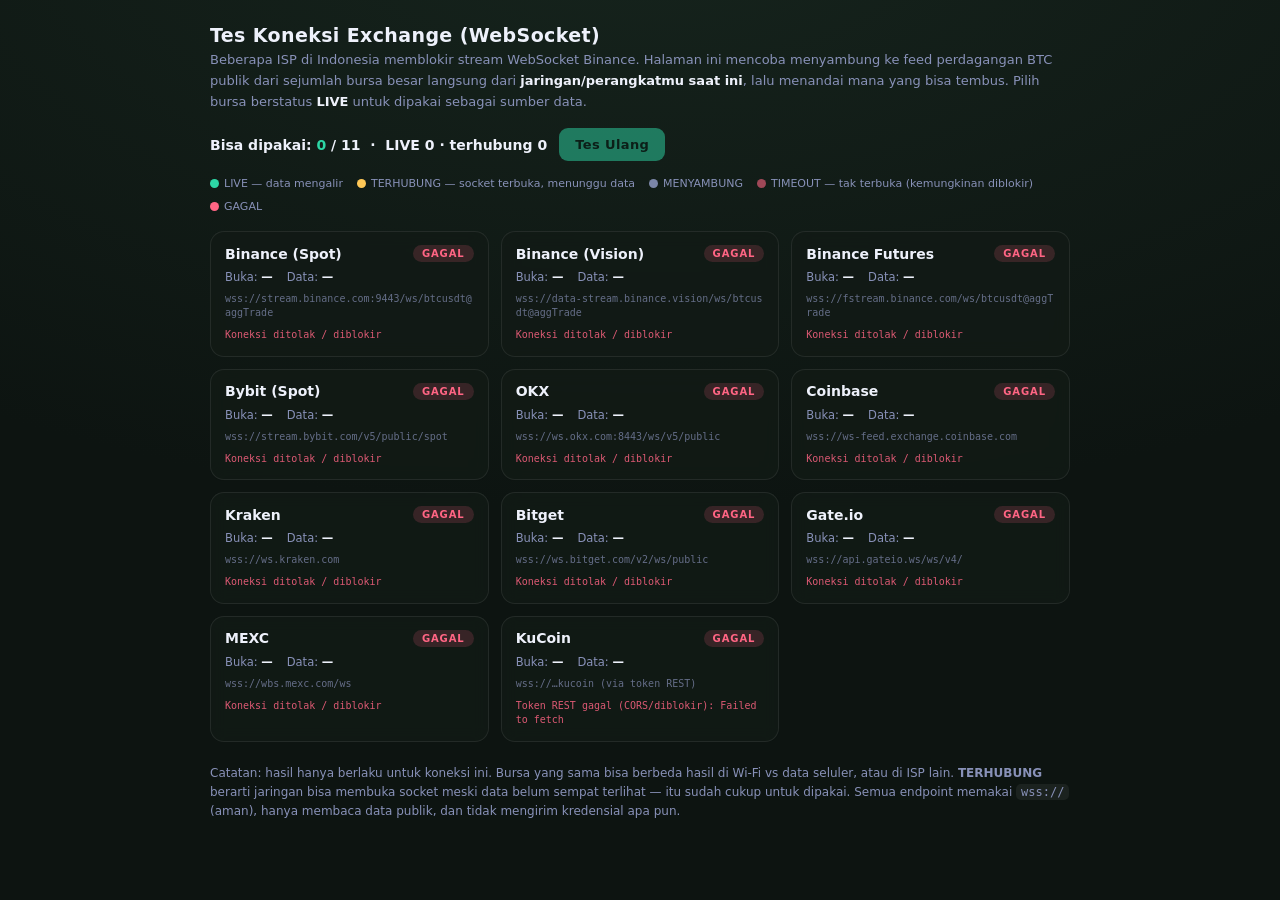
==== testconnection.html @ a713e9fe "Add testconnection.html to probe exchange WebSocket reachability Some Indonesian ISPs block Binance'" ====
<!DOCTYPE html>
<html lang="id">
<head>
<meta charset="utf-8">
<meta name="viewport" content="width=device-width, initial-scale=1, viewport-fit=cover">
<title>Tes Koneksi Exchange — WebSocket</title>
<style>
  :root{
    --bg:#0d1411; --panel:rgba(18,26,22,.85); --line:rgba(255,255,255,.08);
    --ink:#eef1fb; --muted:#8891b8;
    --ok:#2dd6a5; --warn:#ffc857; --bad:#ff6584; --wait:#7b86a8;
    --mono:ui-monospace,'SF Mono',Menlo,Consolas,monospace;
    --rounded:'Segoe UI',system-ui,-apple-system,sans-serif;
  }
  *{box-sizing:border-box}
  body{margin:0;background:radial-gradient(1200px 600px at 50% -10%,#16241d,#0d1411);color:var(--ink);
    font-family:var(--rounded);min-height:100vh;padding:max(18px,env(safe-area-inset-top)) 16px 40px;-webkit-text-size-adjust:100%}
  .wrap{max-width:860px;margin:0 auto}
  h1{font-size:19px;margin:6px 0 4px;letter-spacing:.02em}
  .sub{color:var(--muted);font-size:13px;line-height:1.6;margin:0 0 16px}
  .sub b{color:var(--ink)}
  .bar{display:flex;flex-wrap:wrap;align-items:center;gap:12px;margin-bottom:16px}
  #summary{font-size:14px;font-weight:700}
  #summary b{color:var(--ok)}
  button{font-family:var(--rounded);font-weight:700;font-size:13px;letter-spacing:.03em;
    background:var(--ok);color:#062018;border:none;border-radius:9px;padding:9px 16px;cursor:pointer}
  button:disabled{opacity:.5;cursor:default}
  .legend{display:flex;flex-wrap:wrap;gap:10px 14px;font-size:11px;color:var(--muted);margin-bottom:18px}
  .legend span{display:inline-flex;align-items:center;gap:5px}
  .dot{width:9px;height:9px;border-radius:50%;display:inline-block}
  .dot.l{background:var(--ok)} .dot.o{background:var(--warn)} .dot.f{background:var(--bad)}
  .dot.t{background:var(--bad);opacity:.6} .dot.c{background:var(--wait)}
  #grid{display:grid;grid-template-columns:repeat(auto-fill,minmax(250px,1fr));gap:12px}
  .card{background:var(--panel);border:1px solid var(--line);border-radius:14px;padding:13px 14px;
    display:flex;flex-direction:column;gap:8px;backdrop-filter:blur(8px)}
  .chead{display:flex;align-items:center;justify-content:space-between;gap:8px}
  .cname{font-weight:700;font-size:14px}
  .badge{font-size:10px;font-weight:800;letter-spacing:.09em;padding:3px 9px;border-radius:999px;white-space:nowrap}
  .badge.c{background:rgba(123,134,168,.18);color:var(--wait);animation:pulse 1.1s infinite}
  .badge.o{background:rgba(255,200,87,.16);color:var(--warn)}
  .badge.l{background:rgba(45,214,165,.16);color:var(--ok)}
  .badge.f{background:rgba(255,101,132,.16);color:var(--bad)}
  .badge.t{background:rgba(255,101,132,.12);color:var(--bad)}
  @keyframes pulse{0%,100%{opacity:1}50%{opacity:.4}}
  .lat{display:flex;gap:14px;font-size:11.5px;color:var(--muted);font-variant-numeric:tabular-nums}
  .lat b{color:var(--ink);font-weight:600}
  .url{font-family:var(--mono);font-size:10px;color:var(--muted);opacity:.7;word-break:break-all;line-height:1.4}
  .sample{font-family:var(--mono);font-size:10px;color:var(--ok);opacity:.85;word-break:break-all;line-height:1.45;
    max-height:56px;overflow:hidden;min-height:14px}
  .sample.bad{color:var(--bad)}
  footer{color:var(--muted);font-size:12px;line-height:1.6;margin-top:22px}
  footer code{font-family:var(--mono);background:rgba(255,255,255,.06);padding:1px 5px;border-radius:5px}
</style>
</head>
<body>
<div class="wrap">
  <h1>Tes Koneksi Exchange (WebSocket)</h1>
  <p class="sub">
    Beberapa ISP di Indonesia memblokir stream WebSocket Binance. Halaman ini mencoba menyambung ke
    feed perdagangan BTC publik dari sejumlah bursa besar langsung dari <b>jaringan/perangkatmu saat ini</b>,
    lalu menandai mana yang bisa tembus. Pilih bursa berstatus <b>LIVE</b> untuk dipakai sebagai sumber data.
  </p>

  <div class="bar">
    <span id="summary">Menyambung…</span>
    <button id="retry">Tes Ulang</button>
  </div>

  <div class="legend">
    <span><i class="dot l"></i> LIVE — data mengalir</span>
    <span><i class="dot o"></i> TERHUBUNG — socket terbuka, menunggu data</span>
    <span><i class="dot c"></i> MENYAMBUNG</span>
    <span><i class="dot t"></i> TIMEOUT — tak terbuka (kemungkinan diblokir)</span>
    <span><i class="dot f"></i> GAGAL</span>
  </div>

  <div id="grid"></div>

  <footer>
    Catatan: hasil hanya berlaku untuk koneksi ini. Bursa yang sama bisa berbeda hasil di Wi-Fi vs data seluler,
    atau di ISP lain. <b>TERHUBUNG</b> berarti jaringan bisa membuka socket meski data belum sempat terlihat —
    itu sudah cukup untuk dipakai. Semua endpoint memakai <code>wss://</code> (aman), hanya membaca data publik,
    dan tidak mengirim kredensial apa pun.
  </footer>
</div>

<script>
(() => {
'use strict';

/* Endpoint stream perdagangan BTC publik tiap bursa. `sub` = pesan langganan
   yang dikirim setelah socket terbuka (boleh fungsi bila perlu timestamp). */
const EXCHANGES = [
  { name:'Binance (Spot)',    url:'wss://stream.binance.com:9443/ws/btcusdt@aggTrade' },
  { name:'Binance (Vision)',  url:'wss://data-stream.binance.vision/ws/btcusdt@aggTrade' },
  { name:'Binance Futures',   url:'wss://fstream.binance.com/ws/btcusdt@aggTrade' },
  { name:'Bybit (Spot)',      url:'wss://stream.bybit.com/v5/public/spot',
    sub:{ op:'subscribe', args:['publicTrade.BTCUSDT'] } },
  { name:'OKX',               url:'wss://ws.okx.com:8443/ws/v5/public',
    sub:{ op:'subscribe', args:[{ channel:'trades', instId:'BTC-USDT' }] } },
  { name:'Coinbase',          url:'wss://ws-feed.exchange.coinbase.com',
    sub:{ type:'subscribe', product_ids:['BTC-USD'], channels:['matches'] } },
  { name:'Kraken',            url:'wss://ws.kraken.com',
    sub:{ event:'subscribe', pair:['XBT/USD'], subscription:{ name:'trade' } } },
  { name:'Bitget',            url:'wss://ws.bitget.com/v2/ws/public',
    sub:{ op:'subscribe', args:[{ instType:'SPOT', channel:'trade', instId:'BTCUSDT' }] } },
  { name:'Gate.io',           url:'wss://api.gateio.ws/ws/v4/',
    sub:() => ({ time:Math.floor(Date.now()/1000), channel:'spot.trades', event:'subscribe', payload:['BTC_USDT'] }) },
  { name:'MEXC',              url:'wss://wbs.mexc.com/ws',
    sub:{ method:'SUBSCRIPTION', params:['spot@public.deals.v3.api@BTCUSDT'] } },
  { name:'KuCoin',            kucoin:true, url:'wss://…kucoin (via token REST)' },
];

const TIMEOUT = 9000;
const grid = document.getElementById('grid');
const summaryEl = document.getElementById('summary');
const retryBtn = document.getElementById('retry');
let sockets = [];

const BADGE = {
  connecting:['MENYAMBUNG…','c'], open:['TERHUBUNG','o'], live:['LIVE','l'],
  failed:['GAGAL','f'], timeout:['TIMEOUT','t'],
};
function fmt(ms){ return (ms==null) ? '—' : Math.round(ms)+' ms'; }
function setBadge(el, status){
  const [txt,cls] = BADGE[status];
  const b = el.querySelector('.badge');
  b.textContent = txt; b.className = 'badge '+cls;
  el.dataset.status = status;
  updateSummary();
}
function makeCard(ex){
  const el = document.createElement('div'); el.className='card';
  el.innerHTML =
    '<div class="chead"><span class="cname"></span><span class="badge c">MENYAMBUNG…</span></div>'+
    '<div class="lat"><span>Buka: <b class="bopen">—</b></span><span>Data: <b class="bmsg">—</b></span></div>'+
    '<div class="url"></div>'+
    '<div class="sample"></div>';
  el.querySelector('.cname').textContent = ex.name;
  el.querySelector('.url').textContent = ex.url;
  el.dataset.status = 'connecting';
  grid.appendChild(el);
  return el;
}
function updateSummary(){
  const total = EXCHANGES.length;
  const live = grid.querySelectorAll('.card[data-status="live"]').length;
  const open = grid.querySelectorAll('.card[data-status="open"]').length;
  const pending = grid.querySelectorAll('.card[data-status="connecting"]').length;
  summaryEl.innerHTML = 'Bisa dipakai: <b>'+(live+open)+'</b> / '+total+
    ' &nbsp;·&nbsp; LIVE '+live+' · terhubung '+open + (pending?(' · menyisakan '+pending+' menyambung…'):'');
}

function connectWS(url, sub, el){
  const sampleEl = el.querySelector('.sample');
  const t0 = performance.now();
  let ws, closedByUs = false;
  const timer = setTimeout(() => {
    if (el.dataset.status === 'connecting') setBadge(el, 'timeout');
    cleanup();
  }, TIMEOUT);
  function cleanup(){
    closedByUs = true;
    try { ws.onopen = ws.onmessage = ws.onerror = ws.onclose = null; ws.close(); } catch(e){}
  }
  try { ws = new WebSocket(url); }
  catch(e){ setBadge(el,'failed'); sampleEl.textContent = String(e.message||e); sampleEl.classList.add('bad'); clearTimeout(timer); return; }
  sockets.push(ws);
  ws.onopen = () => {
    el.querySelector('.bopen').textContent = fmt(performance.now()-t0);
    if (el.dataset.status === 'connecting') setBadge(el, 'open');
    if (sub){ try { ws.send(JSON.stringify(typeof sub==='function' ? sub() : sub)); } catch(e){} }
  };
  ws.onmessage = (m) => {
    el.querySelector('.bmsg').textContent = fmt(performance.now()-t0);
    setBadge(el, 'live');
    sampleEl.classList.remove('bad');
    sampleEl.textContent = (typeof m.data === 'string') ? m.data.slice(0,150) : '[data biner diterima]';
    clearTimeout(timer);
    setTimeout(cleanup, 400);   // sudah terbukti hidup, lepaskan koneksi
  };
  ws.onerror = () => {
    if (el.dataset.status === 'connecting'){ setBadge(el,'failed'); sampleEl.textContent = 'Koneksi ditolak / diblokir'; sampleEl.classList.add('bad'); }
    clearTimeout(timer);
  };
  ws.onclose = () => {
    if (closedByUs) return;
    if (el.dataset.status === 'connecting'){ setBadge(el,'failed'); sampleEl.textContent = 'Tertutup sebelum terbuka'; sampleEl.classList.add('bad'); }
    clearTimeout(timer);
  };
}

async function testKucoin(el){
  const sampleEl = el.querySelector('.sample');
  try {
    const r = await fetch('https://api.kucoin.com/api/v1/bullet-public', { method:'POST' });
    const j = await r.json();
    const srv = j.data.instanceServers[0];
    const url = srv.endpoint + '?token=' + j.data.token + '&connectId=' + Date.now();
    el.querySelector('.url').textContent = srv.endpoint;
    connectWS(url, { id:Date.now(), type:'subscribe', topic:'/market/match:BTC-USDT', response:true }, el);
  } catch(e){
    setBadge(el,'failed');
    sampleEl.textContent = 'Token REST gagal (CORS/diblokir): ' + (e.message||e);
    sampleEl.classList.add('bad');
  }
}

function runAll(){
  sockets.forEach(s => { try { s.onclose=null; s.close(); } catch(e){} });
  sockets = [];
  grid.innerHTML = '';
  retryBtn.disabled = true;
  setTimeout(() => retryBtn.disabled = false, TIMEOUT + 500);
  for (const ex of EXCHANGES){
    const el = makeCard(ex);
    if (ex.kucoin) testKucoin(el);
    else connectWS(ex.url, ex.sub, el);
  }
  updateSummary();
}
retryBtn.onclick = runAll;
runAll();
})();
</script>
</body>
</html>
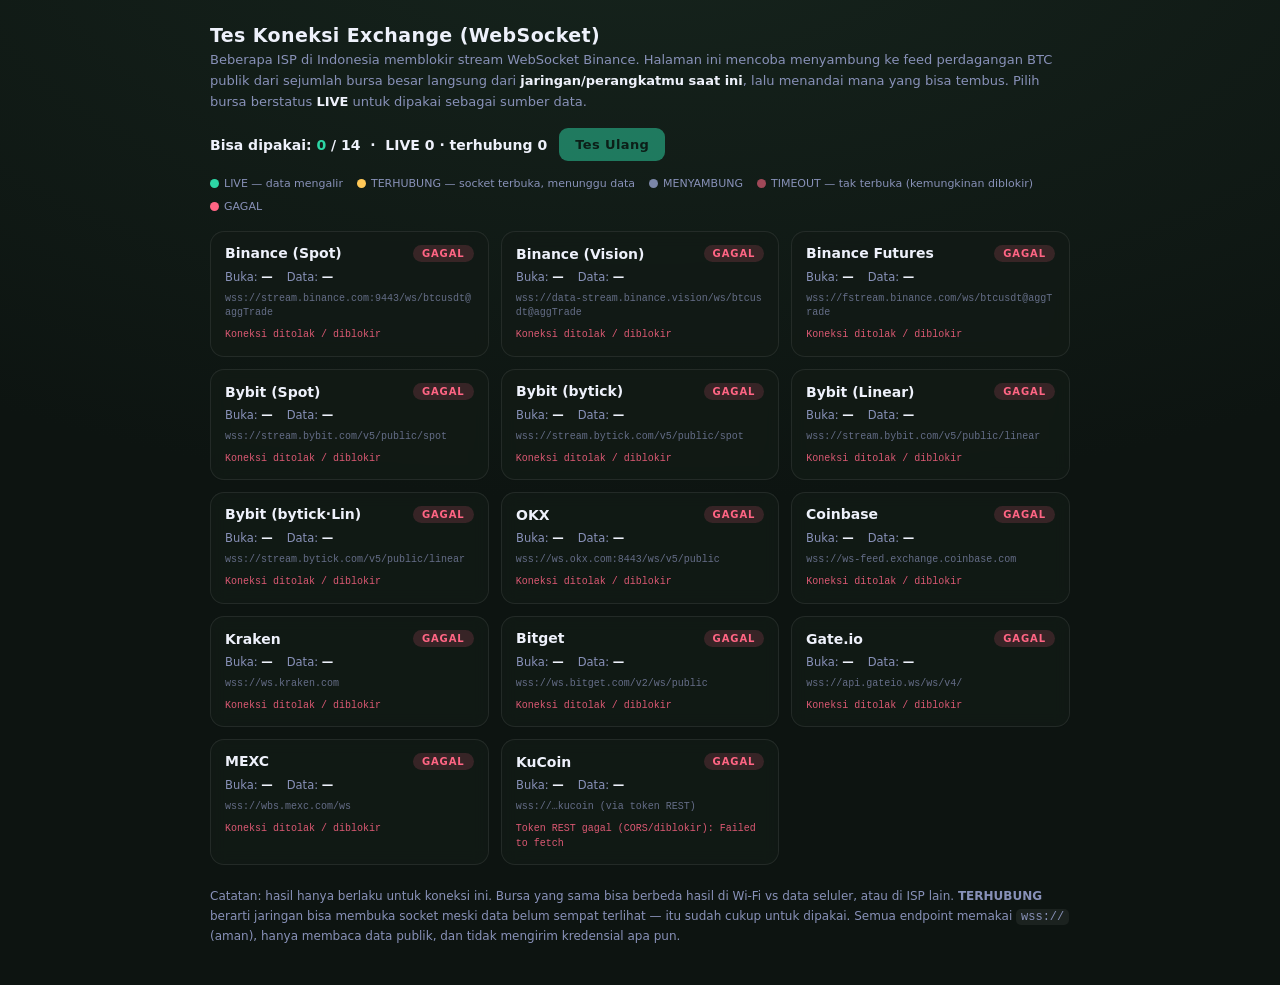
==== commit c823f09f: "Add Bybit alternative endpoints to the connection test Bybit isn't a single socket: add its official" ====
--- a/testconnection.html
+++ b/testconnection.html
@@ -96,6 +96,12 @@
   { name:'Binance Futures',   url:'wss://fstream.binance.com/ws/btcusdt@aggTrade' },
   { name:'Bybit (Spot)',      url:'wss://stream.bybit.com/v5/public/spot',
     sub:{ op:'subscribe', args:['publicTrade.BTCUSDT'] } },
+  { name:'Bybit (bytick)',    url:'wss://stream.bytick.com/v5/public/spot',
+    sub:{ op:'subscribe', args:['publicTrade.BTCUSDT'] } },
+  { name:'Bybit (Linear)',    url:'wss://stream.bybit.com/v5/public/linear',
+    sub:{ op:'subscribe', args:['publicTrade.BTCUSDT'] } },
+  { name:'Bybit (bytick·Lin)',url:'wss://stream.bytick.com/v5/public/linear',
+    sub:{ op:'subscribe', args:['publicTrade.BTCUSDT'] } },
   { name:'OKX',               url:'wss://ws.okx.com:8443/ws/v5/public',
     sub:{ op:'subscribe', args:[{ channel:'trades', instId:'BTC-USDT' }] } },
   { name:'Coinbase',          url:'wss://ws-feed.exchange.coinbase.com',
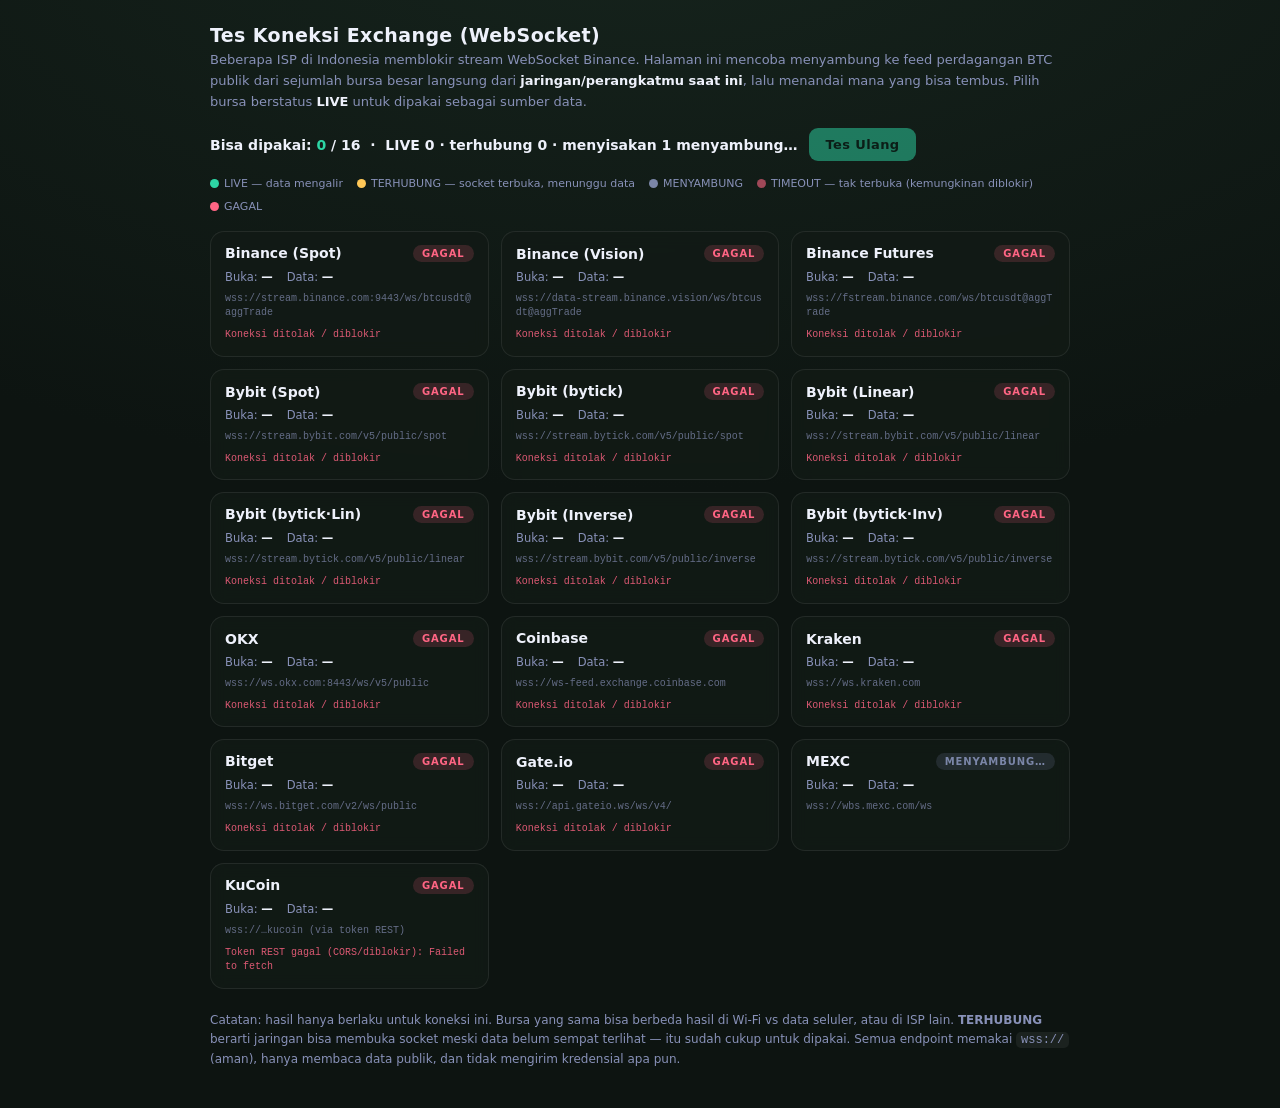
==== commit e931c4c0: "Add Bybit inverse endpoints to the connection test Add the coin-margined inverse public stream (publ" ====
--- a/testconnection.html
+++ b/testconnection.html
@@ -102,6 +102,10 @@
     sub:{ op:'subscribe', args:['publicTrade.BTCUSDT'] } },
   { name:'Bybit (bytick·Lin)',url:'wss://stream.bytick.com/v5/public/linear',
     sub:{ op:'subscribe', args:['publicTrade.BTCUSDT'] } },
+  { name:'Bybit (Inverse)',   url:'wss://stream.bybit.com/v5/public/inverse',
+    sub:{ op:'subscribe', args:['publicTrade.BTCUSD'] } },
+  { name:'Bybit (bytick·Inv)',url:'wss://stream.bytick.com/v5/public/inverse',
+    sub:{ op:'subscribe', args:['publicTrade.BTCUSD'] } },
   { name:'OKX',               url:'wss://ws.okx.com:8443/ws/v5/public',
     sub:{ op:'subscribe', args:[{ channel:'trades', instId:'BTC-USDT' }] } },
   { name:'Coinbase',          url:'wss://ws-feed.exchange.coinbase.com',
